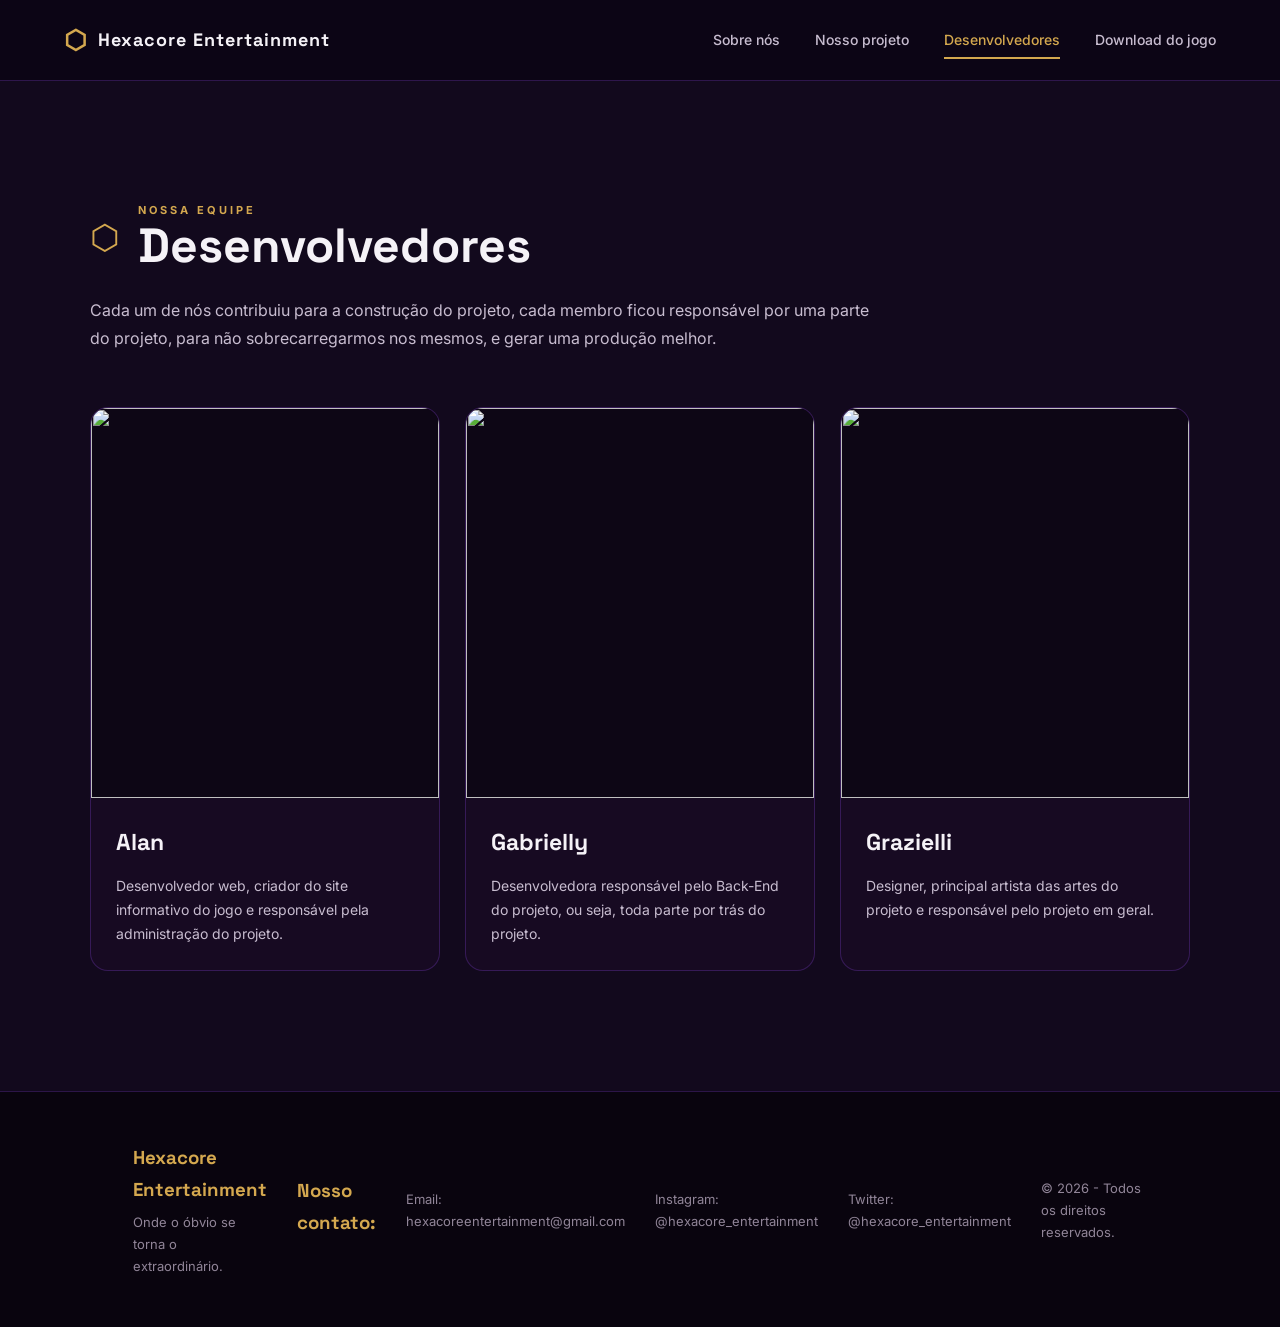
==== desenvolvedores.html @ 91d8fee3 "Add files via upload" ====
<!DOCTYPE html>
<html lang="pt-BR">
<head>
    <meta charset="UTF-8">
    <meta name="viewport" content="width=device-width, initial-scale=1.0">
    <title>Desenvolvedores | Hexacore Entertainment</title>
    <link rel="stylesheet" href="style.css">
</head>
<body>
    <header class="navegacao">
        <div class="ncaixa">
            <a href="index.html" class="logosite"><span>⬡</span>Hexacore Entertainment</a>
            <nav>
                <a href="index.html">Sobre nós</a>
                <a href="jogo.html">Nosso projeto</a>
                <a href="desenvolvedores.html" class="active">Desenvolvedores</a>
                <a href="download.html">Download do jogo</a>
            </nav>
        </div>
    </header>

    <main>
        <section class="desenvolvedores">
            <div class="equipehex">
                <span>⬡</span>

                <div>

                    <p>Nossa equipe</p>

                    <h2>Desenvolvedores</h2>

                </div>
            </div>
            <p class="descricaoequipe">Cada um de nós contribuiu para a construção do projeto, cada membro ficou responsável por uma parte do projeto, para não sobrecarregarmos nos mesmos, e gerar uma produção melhor.</p>

            <div class="desenvolhex">
                <div class="alan">
                    <div class="fotoalan">
                        <img src="imagens/ALAN.png">

                    </div>
                    <div class="descalan">

                        <h3>Alan</h3>
                        <p>Desenvolvedor web, criador do site informativo do jogo e responsável pela administração do projeto.</p>
                    
                    </div>
                </div>

                <div class="gaby">
                    <div class="fotogaby">
                        <img src="imagens/GABRIELLY.png">

                    </div>
                    <div class="descgaby">

                        <h3>Gabrielly</h3>
                        <p>Desenvolvedora responsável pelo Back-End do projeto, ou seja, toda parte por trás do projeto.</p>     

                    </div>
                </div>
                <div class="grazi">
                    <div class="fotograzi">
                        <img src="imagens/GRAZIELLI.png">

                    </div>
                    <div class="descgrazi">

                        <h3>Grazielli</h3>
                        <p>Designer, principal artista das artes do projeto e responsável pelo projeto em geral.</p>
                    
                    </div>
                </div>
            </div>
        </section>
    </main>

    <footer>
        <div class="chamanos">
             <div>

                <h3>Hexacore Entertainment</h3>
                <p>Onde o óbvio se torna o extraordinário.</p>

            </div>
            
            <h3>Nosso contato:</h3>
            <p>Email: hexacoreentertainment@gmail.com</p>
            <p>Instagram: @hexacore_entertainment</p>
            <p>Twitter: @hexacore_entertainment</p>
            <p>© 2026 - Todos os direitos reservados.</p>

        </div>
    </footer>
    <script src="script.js"></script>
</body>

</html>
---- style.css ----
@import url('https://fonts.googleapis.com/css2?family=Inter:wght@300;400;500;600;700&family=Space+Grotesk:wght@400;500;600;700&display=swap');

:root {
    --roxo: #3B138C;
    --roxo-escuro: #3A1B59;
    --roxo-claro: #9349F2;

    --fundo: #12091d;
    --fundo-escuro: #0d0615;

    --texto: #f5f2f7;
    --texto-suave: #c8bdd0;

    --borda: rgba(147, 73, 242, 0.25);

    --dourado: #D4A84F;
    --dourado-claro: #E7C46A;

    /* Jogo / Download */
    --vinho: #471829;
    --vinho-escuro: #30101B;
    --bege: #A68263;
    --marrom: #8C6354;
    --marrom-escuro: #734743;
    --fundo-jogo: #1b0b12;
    --texto-suave-jogo: #d7c4b8;
}

* {
    margin: 0;
    padding: 0;
    box-sizing: border-box;
}

html {
    scroll-behavior: smooth;
}

body {
    font-family: 'Inter', sans-serif;
    background: var(--fundo);
    color: var(--texto);
    line-height: 1.7;
}

img {
    max-width: 100%;
    display: block;
}

a {
    text-decoration: none;
    color: inherit;
}

section {
    position: relative;
}

.navegacao {
    position: sticky;
    top: 0;
    z-index: 1000;
    width: 100%;
    background: rgba(13, 6, 21, 0.92);
    backdrop-filter: blur(15px);
    border-bottom: 1px solid var(--borda);
}

.ncaixa {
    width: min(1200px, 90%);
    margin: auto;
    min-height: 80px;
    display: flex;
    align-items: center;
    justify-content: space-between;
    gap: 30px;
}

.logosite {
    display: flex;
    align-items: center;
    gap: 10px;
    font-family: 'Space Grotesk', sans-serif;
    font-size: 18px;
    font-weight: 700;
    letter-spacing: 1px;
    white-space: nowrap;
}

.logosite span {
    color: var(--dourado);
    font-size: 26px;
    line-height: 1;
    transition: 0.3s;
}

.logosite:hover span {
    transform: rotate(30deg) scale(1.1);
    color: var(--dourado-claro);
}

nav {
    display: flex;
    align-items: center;
    gap: 35px;
}

nav a {
    position: relative;
    color: var(--texto-suave);
    font-size: 14px;
    font-weight: 500;
    padding: 10px 0;
    transition: 0.3s;
}

nav a:hover,
nav a.active {
    color: var(--dourado);
}

nav a::after {
    content: "";
    position: absolute;
    left: 0;
    bottom: 3px;
    width: 0;
    height: 2px;
    background: var(--dourado);
    transition: 0.3s;
}

nav a:hover::after,
nav a.active::after {
    width: 100%;
}

.bannerhex {
    width: min(1200px, 90%);
    margin: 45px auto 0;
}

.bannerhexacore {
    position: relative;
    width: 100%;
    height: 430px;
    overflow: hidden;
    border-radius: 24px;
    border: 1px solid var(--borda);
    background: var(--fundo-escuro);
}

.bannerhexacore img {
    width: 100%;
    height: 100%;
    object-fit: cover;
    transition: 0.6s;
}

.bannerhexacore:hover img {
    transform: scale(1.03);
}

.efeitobannerhex {
    position: absolute;
    inset: 0;
    display: flex;
    flex-direction: column;
    justify-content: flex-end;
    padding: 65px;
    background: linear-gradient(
        to top,
        rgba(13, 6, 21, 0.95),
        rgba(13, 6, 21, 0.10)
    );
}

.efeitobannerhex h1 {
    font-family: 'Space Grotesk', sans-serif;
    font-size: clamp(42px, 7vw, 82px);
    line-height: 1;
    margin: 10px 0 20px;
}

.efeitobannerhex p:last-child {
    max-width: 650px;
    color: var(--texto-suave);
    font-size: 17px;
}

.titulozinhohex,
.titulozinhoman,
.titulozinhodow {
    color: var(--dourado);
    font-size: 11px;
    font-weight: 700;
    letter-spacing: 3px;
    text-transform: uppercase;
}

.logohex {
    width: min(1100px, 90%);
    margin: 120px auto;
}

.titulogohex,
.descpersoman,
.desenman,
.mapamana,
.equipehex,
.baixajogo {
    display: flex;
    align-items: center;
    gap: 18px;
    margin-bottom: 45px;
}

.titulogohex > span,
.descpersoman > span,
.desenman > span,
.mapamana > span,
.equipehex > span,
.baixajogo > span {
    color: var(--dourado);
    font-size: 34px;
    line-height: 1;
}

.titulogohex p,
.descpersoman p,
.desenman p,
.mapamana p,
.equipehex p,
.baixajogo p {
    color: var(--dourado);
    font-size: 11px;
    font-weight: 700;
    letter-spacing: 3px;
    text-transform: uppercase;
}

.titulogohex h2,
.descpersoman h2,
.desenman h2,
.mapamana h2,
.equipehex h2,
.baixajogo h2 {
    font-family: 'Space Grotesk', sans-serif;
    font-size: clamp(30px, 4vw, 48px);
    line-height: 1.1;
}

.campohex {
    display: grid;
    grid-template-columns: 1fr 0.8fr;
    gap: 70px;
    align-items: center;
}

.campothex h3 {
    font-family: 'Space Grotesk', sans-serif;
    font-size: 28px;
    margin-bottom: 20px;
}

.campothex p {
    color: var(--texto-suave);
    margin-bottom: 18px;
}

.fotologohex {
    min-height: 320px;
    padding: 0;
    display: flex;
    align-items: center;
    justify-content: center;
    background: linear-gradient(
        145deg,
        rgba(59, 19, 140, 0.75),
        rgba(58, 27, 89, 0.75)
    );
    border: 1px solid var(--borda);
    border-radius: 20px;
    overflow: hidden;
    transition: 0.4s;
    box-shadow: 0 15px 40px rgba(0, 0, 0, 0.20);
}

.fotologohex:hover {
    border-color: var(--roxo-claro);
    transform: translateY(-5px);
    box-shadow: 0 20px 45px rgba(59, 19, 140, 0.35);
}

.fotologohex img {
    width: 100%;
    height: 100%;
    max-width: none;
    object-fit: cover;
    object-position: center;
    display: block;
    transition: 0.4s;
}

.fotologohex:hover img {
    transform: scale(1.04);
}

.pagprohex {
    width: 100%;
    padding: 110px 6%;
    background: linear-gradient(135deg, var(--roxo), var(--roxo-escuro));
}

.pagprochex {
    width: min(900px, 90%);
    margin: auto;
    text-align: center;
}

.pagprochex .titulozinhohex {
    margin-bottom: 10px;
}

.pagprochex h2 {
    font-family: 'Space Grotesk', sans-serif;
    font-size: clamp(35px, 5vw, 60px);
    margin-bottom: 15px;
}

.pagprochex p:not(.titulozinhohex) {
    color: #e3d9eb;
    margin-bottom: 30px;
}

.botaopagjogo,
.botaodownload {
    display: inline-flex;
    align-items: center;
    gap: 15px;
    padding: 15px 24px;
    border: 1px solid var(--dourado);
    border-radius: 10px;
    color: var(--texto);
    background: rgba(212, 168, 79, 0.08);
    font-weight: 600;
    transition: 0.3s;
}

.botaopagjogo span,
.botaodownload span {
    color: var(--dourado);
    font-size: 20px;
}

.botaopagjogo:hover,
.botaodownload:hover {
    background: var(--dourado);
    color: #160d06;
    transform: translateY(-3px);
}

.botaopagjogo:hover span,
.botaodownload:hover span {
    color: #160d06;
}

.paginaman {
    background: var(--fundo-jogo);
    color: #f4eee9;
}

.paginaman .navegacao,
.paginadownload .navegacao {
    background: rgba(48, 16, 27, 0.94);
    border-bottom-color: rgba(166, 130, 99, 0.25);
}

.paginaman nav a,
.paginadownload nav a {
    color: #d8c7bb;
}

.paginaman nav a:hover,
.paginaman nav a.active,
.paginadownload nav a:hover,
.paginadownload nav a.active {
    color: var(--bege);
}

.paginaman nav a::after,
.paginadownload nav a::after {
    background: var(--bege);
}

.bannerman {
    width: min(1200px, 90%);
    margin: 45px auto 0;
}

.bannermanor {
    position: relative;
    height: 430px;
    overflow: hidden;
    border-radius: 24px;
    border: 1px solid rgba(166, 130, 99, 0.25);
    background: #170a0f;
}

.bannermanor img {
    width: 100%;
    height: 100%;
    object-fit: cover;
    transition: 0.6s;
}

.bannermanor:hover img {
    transform: scale(1.03);
}

.efeitobannerman {
    position: absolute;
    inset: 0;
    display: flex;
    flex-direction: column;
    justify-content: flex-end;
    padding: 65px;
    background: linear-gradient(
        to top,
        rgba(31, 9, 17, 0.96),
        rgba(31, 9, 17, 0.08)
    );
}

.efeitobannerman h1 {
    font-family: 'Space Grotesk', sans-serif;
    font-size: clamp(42px, 7vw, 82px);
    line-height: 1;
    margin: 10px 0 20px;
}

.efeitobannerman p:last-child {
    max-width: 720px;
    color: var(--texto-suave-jogo);
    font-size: 17px;
}

.logoman,
.desenvolvimentoman {
    width: min(1100px, 90%);
    margin: 120px auto;
}

.titulogoman {
    display: flex;
    align-items: center;
    gap: 18px;
    margin-bottom: 45px;
}

.titulogoman > span {
    color: var(--dourado);
    font-size: 34px;
}

.titulogoman p,
.desenjogo,
.mapamana p {
    color: var(--bege);
    font-size: 11px;
    font-weight: 700;
    letter-spacing: 3px;
    text-transform: uppercase;
}

.titulogoman h2,
.mapamana h2 {
    font-family: 'Space Grotesk', sans-serif;
    font-size: clamp(30px, 4vw, 48px);
    line-height: 1.1;
}

.signifman {
    display: grid;
    grid-template-columns: 1fr 0.8fr;
    gap: 70px;
    align-items: center;
}

.signifman h3 {
    font-family: 'Space Grotesk', sans-serif;
    font-size: 28px;
    margin-bottom: 20px;
}

.signifman p {
    color: var(--texto-suave-jogo);
    margin-bottom: 18px;
}

.fotologoman {
    min-height: 320px;
    padding: 0;
    display: flex;
    align-items: center;
    justify-content: center;
    background: rgba(166, 130, 99, 0.08);
    border: 1px solid rgba(166, 130, 99, 0.25);
    border-radius: 20px;
    transition: 0.4s;
}

.fotologoman:hover {
    border-color: var(--bege);
    transform: translateY(-5px);
}

.fotologoman img {
    width: 100%;
    height: 100%;
    max-width: none;
    object-fit: cover;
    object-position: center;
    display: block;
}

.pesonaman {
    width: 100%;
    padding: 120px 6%;
    background: linear-gradient(135deg, #30101b, #471829);
}

.descpersoman {
    width: min(1100px, 90%);
    margin-left: auto;
    margin-right: auto;
}

.personagemman {
    width: min(1100px, 90%);
    margin: auto;
    display: grid;
    grid-template-columns: repeat(3, 1fr);
    gap: 25px;
}

.cardalexandre,
.cardalex,
.cardalexis {
    overflow: hidden;
    background: #241017;
    border: 1px solid rgba(166, 130, 99, 0.25);
    border-radius: 18px;
    transition: 0.4s;
}

.cardalexandre:hover,
.cardalex:hover,
.cardalexis:hover {
    transform: translateY(-8px);
    border-color: var(--bege);
    box-shadow: 0 20px 40px rgba(0, 0, 0, 0.30);
}

.imgalexandre,
.imgalex,
.imgalexis {
    height: 390px;
    overflow: hidden;
    background: #170a0f;
}

.imgalexandre img,
.imgalex img,
.imgalexis img {
    width: 100%;
    height: 100%;
    object-fit: cover;
    transition: 0.5s;
}

.cardalexandre:hover img,
.cardalex:hover img,
.cardalexis:hover img {
    transform: scale(1.05);
}

.descalexandre,
.descalex,
.descalexis {
    padding: 25px;
}

.descalexandre span,
.descalex span,
.descalexis span {
    color: var(--bege);
    font-size: 11px;
    font-weight: 700;
    letter-spacing: 2px;
}

.descalexandre h3,
.descalex h3,
.descalexis h3 {
    font-family: 'Space Grotesk', sans-serif;
    font-size: 23px;
    margin: 8px 0 12px;
}

.descalexandre p,
.descalex p,
.descalexis p {
    color: var(--texto-suave-jogo);
    font-size: 14px;
}

.desenvolvimentoman {
    margin-bottom: 120px;
}

.desenman {
    margin-bottom: 0;
}

.desenvolvimentojogo {
    display: grid;
    grid-template-columns: repeat(2, 1fr);
    gap: 25px;
    margin-top: 50px;
}

.desenvolvimentoa,
.desenvolvimentob,
.desenvolvimentoc {
    position: relative;
    min-height: 300px;
    overflow: hidden;
    background: #170a0f;
    border: 1px solid rgba(166, 130, 99, 0.25);
    border-radius: 18px;
    transition: 0.4s;
}

.desenvolvimentoa {
    grid-row: span 2;
    min-height: 625px;
}

.desenvolvimentoa:hover,
.desenvolvimentob:hover,
.desenvolvimentoc:hover {
    border-color: var(--bege);
    transform: translateY(-5px);
}

.desenvolvimentoa img,
.desenvolvimentob img,
.desenvolvimentoc img {
    width: 100%;
    height: 100%;
    object-fit: cover;
    transition: 0.5s;
}

.desenvolvimentoa:hover img,
.desenvolvimentob:hover img,
.desenvolvimentoc:hover img {
    transform: scale(1.04);
}

.desenvolvimentoa::after,
.desenvolvimentob::after,
.desenvolvimentoc::after {
    content: "";
    position: absolute;
    inset: 0;
    background: linear-gradient(
        to top,
        rgba(13, 6, 21, 0.95),
        transparent 60%
    );
}

.desenvolvimentoa > div,
.desenvolvimentob > div,
.desenvolvimentoc > div {
    position: absolute;
    left: 30px;
    bottom: 25px;
    z-index: 2;
}

.desenvolvimentoa span,
.desenvolvimentob span,
.desenvolvimentoc span {
    color: var(--bege);
    font-size: 10px;
    font-weight: 700;
    letter-spacing: 2px;
}

.desenvolvimentoa h3,
.desenvolvimentob h3,
.desenvolvimentoc h3 {
    font-family: 'Space Grotesk', sans-serif;
    font-size: 22px;
    margin-top: 5px;
}

.mapaman {
    width: 100%;
    padding: 120px 6%;
    background: #30101b;
}

.mapamana {
    width: min(1100px, 90%);
    margin-left: auto;
    margin-right: auto;
}

.mapamano {
    width: min(1100px, 90%);
    margin: 50px auto;
    display: grid;
    grid-template-columns: 1.3fr 0.7fr;
    gap: 50px;
    align-items: center;
}

.mapamanb {
    min-height: 400px;
    overflow: hidden;
    border-radius: 20px;
    border: 1px solid rgba(166, 130, 99, 0.25);
}

.mapamanb img {
    width: 100%;
    height: 100%;
    min-height: 400px;
    object-fit: cover;
    transition: 0.5s;
}

.mapamanb:hover img {
    transform: scale(1.04);
}

.mapatexto h3 {
    font-family: 'Space Grotesk', sans-serif;
    font-size: 28px;
    margin-bottom: 15px;
}

.mapatexto p {
    color: var(--texto-suave-jogo);
    margin-bottom: 18px;
}

.desenvolvedores {
    width: min(1100px, 90%);
    margin: 120px auto;
}

.descricaoequipe {
    max-width: 800px;
    color: var(--texto-suave);
    margin-top: -20px;
    margin-bottom: 55px;
}

.desenvolhex {
    display: grid;
    grid-template-columns: repeat(3, 1fr);
    gap: 25px;
}

.alan,
.gaby,
.grazi {
    overflow: hidden;
    background: #170a22;
    border: 1px solid var(--borda);
    border-radius: 18px;
    transition: 0.4s;
}

.alan:hover,
.gaby:hover,
.grazi:hover {
    transform: translateY(-8px);
    border-color: var(--dourado);
    box-shadow: 0 20px 40px rgba(0, 0, 0, 0.30);
}

.fotoalan,
.fotogaby,
.fotograzi {
    height: 390px;
    overflow: hidden;
    background: var(--fundo-escuro);
}

.fotoalan img,
.fotogaby img,
.fotograzi img {
    width: 100%;
    height: 100%;
    object-fit: cover;
    transition: 0.5s;
}

.alan:hover img,
.gaby:hover img,
.grazi:hover img {
    transform: scale(1.05);
}

.descalan,
.descgaby,
.descgrazi {
    padding: 25px;
}

.descalan h3,
.descgaby h3,
.descgrazi h3 {
    font-family: 'Space Grotesk', sans-serif;
    font-size: 23px;
    margin-bottom: 12px;
}

.descalan p,
.descgaby p,
.descgrazi p {
    color: var(--texto-suave);
    font-size: 14px;
}

.paginadownload {
    background: var(--fundo-jogo);
}

.downloadjogo {
    width: min(900px, 90%);
    margin: 120px auto 80px;
    text-align: center;
}

.baixajogo {
    justify-content: center;
    text-align: left;
    margin-bottom: 25px;
}

.incentivadownload {
    max-width: 750px;
    margin: auto;
    color: var(--texto-suave-jogo);
}

.rediricionamento {
    width: 100%;
    padding: 100px 6%;
    background: linear-gradient(135deg, #30101b, #471829);
}

.caixadownload {
    width: min(800px, 90%);
    margin: auto;
    padding: 65px 50px;
    text-align: center;
    background: rgba(166, 130, 99, 0.08);
    border: 1px solid rgba(166, 130, 99, 0.25);
    border-radius: 22px;
    box-shadow: 0 20px 50px rgba(0, 0, 0, 0.20);
}

.simbolodownload {
    width: 65px;
    height: 65px;
    display: grid;
    place-items: center;
    margin: 0 auto 25px;
    color: var(--dourado);
    border: 1px solid rgba(166, 130, 99, 0.35);
    border-radius: 16px;
    font-size: 34px;
}

.caixadownload h2 {
    font-family: 'Space Grotesk', sans-serif;
    font-size: clamp(35px, 5vw, 55px);
    margin: 8px 0 15px;
}

.caixadownload > p:not(.titulozinhodow) {
    max-width: 600px;
    margin: 0 auto 30px;
    color: var(--texto-suave-jogo);
}

.botaodownload {
    border-color: var(--bege);
}

footer {
    padding: 50px 6%;
    background: #09040e;
    border-top: 1px solid var(--borda);
}

.chamanos,
.chamanosman {
    width: min(1100px, 90%);
    margin: auto;
    display: flex;
    align-items: center;
    justify-content: space-between;
    gap: 30px;
}

.chamanos h3,
.chamanosman h3 {
    font-family: 'Space Grotesk', sans-serif;
    color: var(--dourado);
    margin-bottom: 5px;
}

.chamanos p,
.chamanosman p {
    color: #918598;
    font-size: 13px;
}

.paginaman footer,
.paginadownload footer {
    background: #30101B;
    border-top-color: rgba(166, 130, 99, 0.25);
}

.paginaman footer p,
.paginadownload footer p {
    color: var(--texto-suave-jogo);
}

.fade-element {
    opacity: 0;
    transform: translateY(25px);
    transition: opacity 0.7s ease, transform 0.7s ease;
}

.fade-element.show {
    opacity: 1;
    transform: translateY(0);
}

@media (max-width: 850px) {
    .ncaixa {
        flex-direction: column;
        padding: 20px 0;
        gap: 15px;
    }

    nav {
        gap: 20px;
        flex-wrap: wrap;
        justify-content: center;
    }

    .bannerhex,
    .bannerman {
        margin-top: 25px;
    }

    .bannerhexacore,
    .bannermanor {
        height: 350px;
    }

    .efeitobannerhex,
    .efeitobannerman {
        padding: 35px;
    }

    .campohex,
    .signifman,
    .mapamano {
        grid-template-columns: 1fr;
        gap: 40px;
    }

    .personagemman,
    .desenvolhex {
        grid-template-columns: 1fr 1fr;
    }

    .desenvolvimentojogo {
        grid-template-columns: 1fr;
    }

    .desenvolvimentoa {
        grid-row: auto;
        min-height: 400px;
    }

    .chamanos,
    .chamanosman {
        flex-direction: column;
        align-items: flex-start;
    }
}

@media (max-width: 500px) {
    .ncaixa {
        width: 92%;
    }

    .logosite {
        font-size: 15px;
    }

    nav {
        gap: 15px;
    }

    nav a {
        font-size: 12px;
    }

    .bannerhex,
    .bannerman {
        width: 94%;
    }

    .bannerhexacore,
    .bannermanor {
        height: 300px;
        border-radius: 18px;
    }

    .efeitobannerhex,
    .efeitobannerman {
        padding: 25px;
    }

    .efeitobannerhex h1,
    .efeitobannerman h1 {
        font-size: 40px;
    }

    .efeitobannerhex p:last-child,
    .efeitobannerman p:last-child {
        font-size: 14px;
    }

    .logohex,
    .logoman,
    .desenvolvimentoman,
    .desenvolvedores {
        width: 90%;
        margin-top: 80px;
        margin-bottom: 80px;
    }

    .titulogohex,
    .titulogoman,
    .descpersoman,
    .desenman,
    .mapamana,
    .equipehex,
    .baixajogo {
        gap: 12px;
        margin-bottom: 30px;
    }

    .titulogohex > span,
    .titulogoman > span,
    .descpersoman > span,
    .desenman > span,
    .mapamana > span,
    .equipehex > span,
    .baixajogo > span {
        font-size: 24px;
    }

    .titulogohex h2,
    .titulogoman h2,
    .descpersoman h2,
    .desenman h2,
    .mapamana h2,
    .equipehex h2,
    .baixajogo h2 {
        font-size: 32px;
    }

    .personagemman,
    .desenvolhex {
        grid-template-columns: 1fr;
    }

    .imgalexandre,
    .imgalex,
    .imgalexis,
    .fotoalan,
    .fotogaby,
    .fotograzi {
        height: 350px;
    }

    .pesonaman,
    .mapaman,
    .rediricionamento,
    .pagprohex {
        padding: 80px 5%;
    }

    .fotologohex,
    .fotologoman {
        min-height: 280px;
        padding: 0;
    }

    .fotologohex img,
    .fotologoman img {
        width: 100%;
        height: 100%;
        max-width: none;
        object-fit: cover;
        object-position: center;
    }

    .caixadownload {
        padding: 50px 25px;
    }

    .caixadownload h2 {
        font-size: 38px;
    }

    .chamanos,
    .chamanosman {
        width: 90%;
    }
}
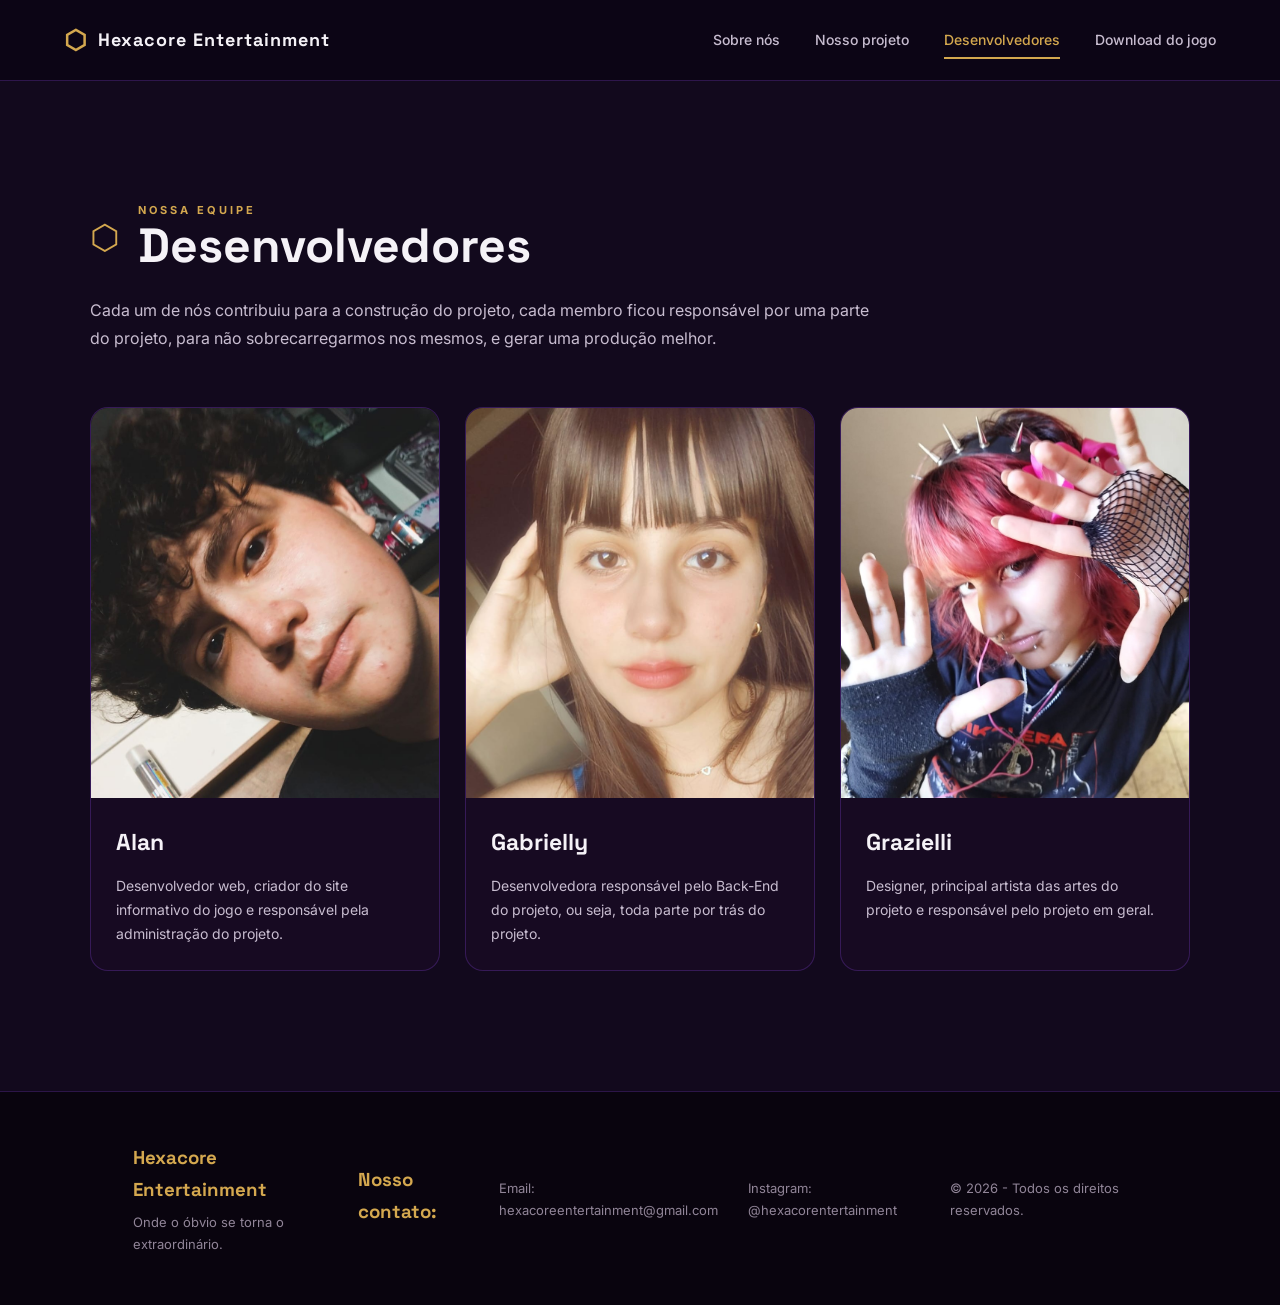
==== commit 65f489fd: "Update desenvolvedores.html" ====
--- a/desenvolvedores.html
+++ b/desenvolvedores.html
@@ -87,8 +87,7 @@
             
             <h3>Nosso contato:</h3>
             <p>Email: hexacoreentertainment@gmail.com</p>
-            <p>Instagram: @hexacore_entertainment</p>
-            <p>Twitter: @hexacore_entertainment</p>
+            <p>Instagram: @hexacorentertainment</p>
             <p>© 2026 - Todos os direitos reservados.</p>
 
         </div>
@@ -96,4 +95,4 @@
     <script src="script.js"></script>
 </body>
 
-</html>+</html>
